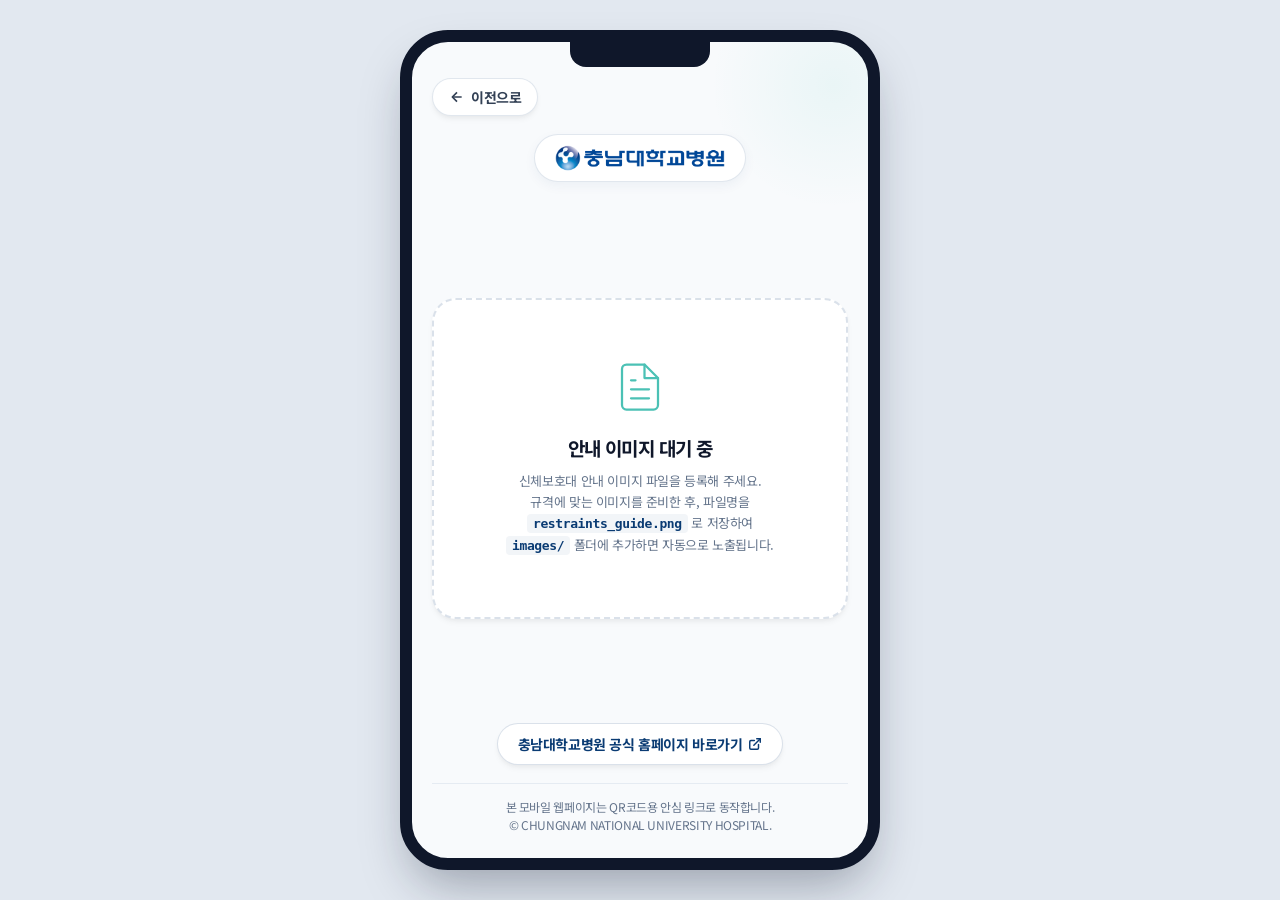
==== restraints_guide.html @ bb1f7e5f "Create: add Fall Prevention guides page and Restraints subpage with custom graphics" ====
<!DOCTYPE html>
<html lang="ko">
<head>
    <meta charset="UTF-8">
    <meta name="viewport" content="width=device-width, initial-scale=1.0, maximum-scale=1.0, user-scalable=no">
    <title>신체보호대 관련 낙상 안내 | 충남대학교병원</title>
    <meta name="description" content="충남대학교병원 신체보호대 사용 시 안전 수칙 및 낙상 예방 가이드 그림 안내 페이지입니다.">
    
    <!-- Google Fonts: Noto Sans KR -->
    <link rel="preconnect" href="https://fonts.googleapis.com">
    <link rel="preconnect" href="https://fonts.gstatic.com" crossorigin>
    <link href="https://fonts.googleapis.com/css2?family=Noto+Sans+KR:wght@400;500;700&display=swap" rel="stylesheet">
    
    <style>
        /* Modern Design System & Variables */
        :root {
            /* CNUH Brand Colors (Navy & Teal) */
            --cnuh-blue: #0A3B73;       /* CNUH Deep Navy */
            --cnuh-teal: #00A896;       /* CNUH Bright Teal Green */
            
            --primary: #0A3B73;
            --primary-light: rgba(10, 59, 115, 0.06);
            --primary-border: rgba(10, 59, 115, 0.12);
            
            --text-main: #0F172A;     /* Slate 900 */
            --text-sub: #334155;      /* Slate 700 */
            --text-mute: #64748B;     /* Slate 500 */
            
            --bg-page: #F8FAFC;       /* Soft clinic white */
            --bg-card: #FFFFFF;
            
            --radius-card: 24px;
            --radius-inner: 16px;
            --radius-pill: 100px;
            
            --transition: all 0.3s cubic-bezier(0.25, 0.8, 0.25, 1);
            
            --shadow-sm: 0 4px 6px -1px rgba(0, 0, 0, 0.05), 0 2px 4px -1px rgba(0, 0, 0, 0.03);
            --shadow-md: 0 10px 15px -3px rgba(74, 144, 226, 0.05), 0 4px 6px -2px rgba(74, 144, 226, 0.03);
        }

        * {
            box-sizing: border-box;
            margin: 0;
            padding: 0;
            -webkit-tap-highlight-color: transparent;
            font-family: 'Noto Sans KR', -apple-system, BlinkMacSystemFont, 'Segoe UI', Roboto, Oxygen, Ubuntu, Cantarell, sans-serif;
            letter-spacing: -0.03em;
        }

        body {
            background-color: #E2E8F0;
            min-height: 100vh;
            display: flex;
            justify-content: center;
            align-items: center;
        }

        /* App Mockup Wrapper */
        .app-container {
            width: 100%;
            max-width: 480px;
            min-height: 100vh;
            background-color: var(--bg-page);
            display: flex;
            flex-direction: column;
            padding: 24px 20px;
            box-shadow: 0 0 50px rgba(15, 23, 42, 0.08);
            position: relative;
            overflow: hidden;
        }

        /* Ambient background glow */
        .app-container::before {
            content: '';
            position: absolute;
            top: -10%;
            right: -20%;
            width: 250px;
            height: 250px;
            background: radial-gradient(circle, rgba(0, 168, 150, 0.06) 0%, rgba(255, 255, 255, 0) 70%);
            z-index: 1;
            pointer-events: none;
        }

        /* Responsive Frame for Desktop/Tablet view */
        @media (min-width: 481px) {
            body {
                padding: 20px;
            }
            .app-container {
                min-height: 840px;
                height: 840px;
                border-radius: 48px;
                border: 12px solid #0F172A;
                box-shadow: 0 25px 50px -12px rgba(15, 23, 42, 0.35);
            }
            
            .app-container-notch {
                position: absolute;
                top: 0;
                left: 50%;
                transform: translateX(-50%);
                width: 140px;
                height: 25px;
                background-color: #0F172A;
                border-bottom-left-radius: 16px;
                border-bottom-right-radius: 16px;
                z-index: 10;
            }
        }

        /* Navigation & Header */
        .header {
            position: relative;
            z-index: 2;
            margin-top: 12px;
            margin-bottom: 24px;
            text-align: center;
            animation: fadeInDown 0.6s cubic-bezier(0.16, 1, 0.3, 1) forwards;
        }

        .header-nav {
            display: flex;
            align-items: center;
            margin-bottom: 18px;
            width: 100%;
        }

        .back-button {
            display: inline-flex;
            align-items: center;
            gap: 6px;
            text-decoration: none;
            background-color: #FFFFFF;
            border: 1px solid rgba(10, 59, 115, 0.12);
            padding: 8px 16px;
            border-radius: var(--radius-pill);
            color: var(--text-sub);
            font-size: 14px;
            font-weight: 700;
            box-shadow: var(--shadow-sm);
            transition: var(--transition);
        }

        .back-button svg {
            width: 16px;
            height: 16px;
            stroke: currentColor;
            stroke-width: 2.5;
            transition: var(--transition);
        }

        .back-button:active {
            transform: scale(0.95);
            background-color: #F8FAFC;
        }

        @media (hover: hover) {
            .back-button:hover {
                background-color: var(--cnuh-blue);
                color: #FFFFFF;
                border-color: var(--cnuh-blue);
            }
            .back-button:hover svg {
                stroke: #FFFFFF;
            }
        }

        .logo-box {
            display: inline-flex;
            align-items: center;
            justify-content: center;
            background: #FFFFFF;
            border: 1px solid rgba(10, 59, 115, 0.12);
            padding: 8px 20px;
            border-radius: var(--radius-pill);
            box-shadow: 0 4px 12px rgba(10, 59, 115, 0.05);
            margin-bottom: 12px;
        }

        .logo-img {
            height: 30px;
            width: auto;
            display: block;
            object-fit: contain;
        }

        /* Image Viewer Area */
        .image-wrapper {
            position: relative;
            z-index: 2;
            width: 100%;
            display: flex;
            justify-content: center;
            align-items: center;
            flex-grow: 1;
            margin-bottom: 24px;
            animation: fadeInUp 0.6s cubic-bezier(0.16, 1, 0.3, 1) forwards;
        }

        .guide-pdf-img {
            width: 100%;
            max-width: 100%;
            height: auto;
            border-radius: var(--radius-inner);
            box-shadow: var(--shadow-md);
            border: 1px solid rgba(10, 59, 115, 0.08);
            display: block;
        }

        /* Custom Placeholder */
        .placeholder-container {
            width: 100%;
            background-color: #FFFFFF;
            border: 2px dashed rgba(10, 59, 115, 0.15);
            border-radius: var(--radius-card);
            padding: 60px 20px;
            display: flex;
            flex-direction: column;
            align-items: center;
            justify-content: center;
            text-align: center;
            box-shadow: var(--shadow-sm);
        }

        .placeholder-icon {
            width: 54px;
            height: 54px;
            stroke: var(--cnuh-teal);
            margin-bottom: 20px;
            opacity: 0.7;
        }

        .placeholder-title {
            font-size: 19px;
            font-weight: 700;
            color: var(--text-main);
            margin-bottom: 10px;
        }

        .placeholder-text {
            font-size: 13px;
            color: var(--text-mute);
            line-height: 1.6;
        }

        .highlight-text {
            color: var(--cnuh-blue);
            font-weight: 700;
            background-color: rgba(10, 59, 115, 0.05);
            padding: 2px 6px;
            border-radius: 4px;
            font-family: monospace;
        }

        /* Footer Section */
        .footer {
            margin-top: auto;
            text-align: center;
            position: relative;
            z-index: 2;
            animation: fadeInUp 0.8s cubic-bezier(0.16, 1, 0.3, 1) forwards;
        }

        .home-link-btn {
            display: inline-flex;
            align-items: center;
            justify-content: center;
            gap: 6px;
            background-color: #FFFFFF;
            border: 1px solid rgba(10, 59, 115, 0.15);
            padding: 10px 20px;
            border-radius: var(--radius-pill);
            text-decoration: none;
            font-size: 14px;
            font-weight: 700;
            color: var(--cnuh-blue);
            box-shadow: var(--shadow-sm);
            margin-bottom: 18px;
            transition: var(--transition);
        }

        .home-link-btn:active {
            transform: scale(0.96);
            background-color: #F8FAFC;
        }

        @media (hover: hover) {
            .home-link-btn:hover {
                background-color: var(--cnuh-blue);
                color: #FFFFFF;
                border-color: var(--cnuh-blue);
                box-shadow: 0 4px 12px rgba(10, 59, 115, 0.15);
            }
            .home-link-btn:hover .external-icon {
                color: #FFFFFF;
            }
        }

        .external-icon {
            width: 14px;
            height: 14px;
            color: var(--cnuh-blue);
            transition: var(--transition);
        }

        .copyright-box {
            border-top: 1px solid rgba(226, 232, 240, 0.8);
            padding-top: 14px;
        }

        .copyright {
            font-size: 12px;
            font-weight: 400;
            color: var(--text-mute);
            line-height: 1.5;
        }

        @keyframes fadeInDown {
            from {
                opacity: 0;
                transform: translateY(-24px);
            }
            to {
                opacity: 1;
                transform: translateY(0);
            }
        }

        @keyframes fadeInUp {
            from {
                opacity: 0;
                transform: translateY(28px);
            }
            to {
                opacity: 1;
                transform: translateY(0);
            }
        }
    </style>
</head>
<body>

    <div class="app-container" id="app-root">
        <div class="app-container-notch"></div>
        
        <!-- Header & Nav Section -->
        <header class="header" id="main-header">
            <div class="header-nav">
                <a href="fall_prevention.html" class="back-button" id="btn-back">
                    <svg viewBox="0 0 24 24" fill="none" stroke-linejoin="round">
                        <line x1="19" y1="12" x2="5" y2="12"></line>
                        <polyline points="12 19 5 12 12 5"></polyline>
                    </svg>
                    <span>이전으로</span>
                </a>
            </div>
            
            <div class="logo-box">
                <img src="images/cnuh_logo.png" alt="충남대학교병원 로고" class="logo-img">
            </div>
        </header>

        <!-- Main Image Viewer -->
        <div class="image-wrapper">
            <!-- Displays image, falls back to placeholder if image fails to load (e.g. before user uploads it) -->
            <img src="images/restraints_guide.png" alt="신체보호대 관련 낙상 안내 가이드" class="guide-pdf-img" onerror="this.style.display='none'; document.getElementById('placeholder-box').style.display='flex';">
            
            <div id="placeholder-box" class="placeholder-container" style="display: none;">
                <svg class="placeholder-icon" viewBox="0 0 24 24" fill="none" stroke-linecap="round" stroke-linejoin="round">
                    <path d="M14 2H6a2 2 0 0 0-2 2v16a2 2 0 0 0 2 2h12a2 2 0 0 0 2-2V8z"/>
                    <polyline points="14 2 14 8 20 8"/>
                    <line x1="16" y1="13" x2="8" y2="13"/>
                    <line x1="16" y1="17" x2="8" y2="17"/>
                    <polyline points="10 9 9 9 8 9"/>
                </svg>
                <h2 class="placeholder-title">안내 이미지 대기 중</h2>
                <p class="placeholder-text">
                    신체보호대 안내 이미지 파일을 등록해 주세요.<br>
                    규격에 맞는 이미지를 준비한 후, 파일명을<br>
                    <span class="highlight-text">restraints_guide.png</span> 로 저장하여<br>
                    <span class="highlight-text">images/</span> 폴더에 추가하면 자동으로 노출됩니다.
                </p>
            </div>
        </div>

        <!-- Footer Section -->
        <footer class="footer" id="main-footer">
            <a href="https://www.cnuh.co.kr/home/index.do" target="_blank" rel="noopener noreferrer" class="home-link-btn" id="btn-cnuh-home">
                <span>충남대학교병원 공식 홈페이지 바로가기</span>
                <svg class="external-icon" viewBox="0 0 24 24" fill="none" stroke="currentColor" stroke-width="2.5" stroke-linecap="round" stroke-linejoin="round">
                    <path d="M18 13v6a2 2 0 0 1-2 2H5a2 2 0 0 1-2-2V8a2 2 0 0 1 2-2h6"/>
                    <polyline points="15 3 21 3 21 9"/>
                    <line x1="10" y1="14" x2="21" y2="3"/>
                </svg>
            </a>
            <div class="copyright-box">
                <p class="copyright">본 모바일 웹페이지는 QR코드용 안심 링크로 동작합니다.<br>© CHUNGNAM NATIONAL UNIVERSITY HOSPITAL.</p>
            </div>
        </footer>

    </div>

</body>
</html>
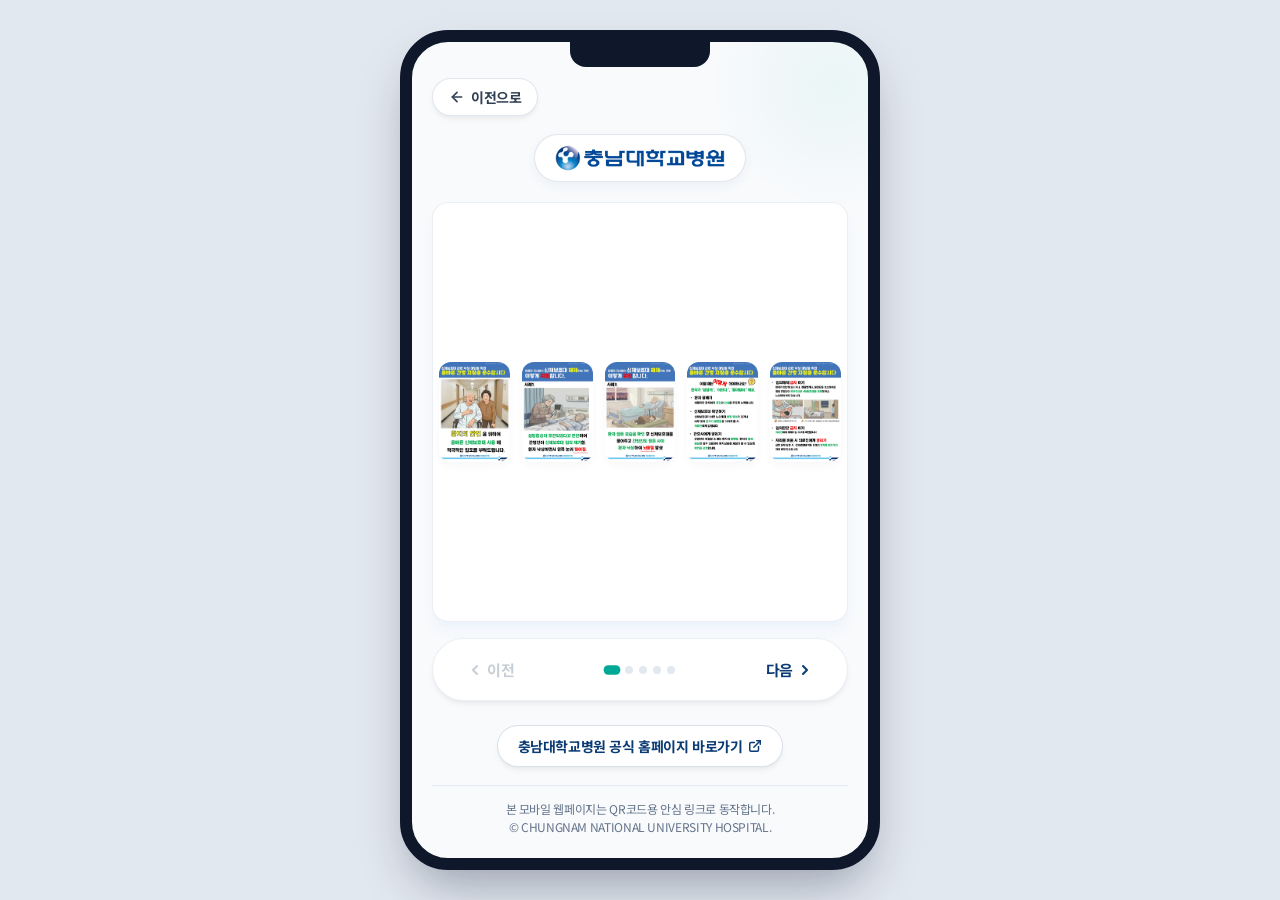
==== commit 67232d73: "Update: Populate restraints guide with 5 slide images and slider functionality" ====
--- a/restraints_guide.html
+++ b/restraints_guide.html
@@ -115,7 +115,7 @@
             position: relative;
             z-index: 2;
             margin-top: 12px;
-            margin-bottom: 24px;
+            margin-bottom: 16px;
             text-align: center;
             animation: fadeInDown 0.6s cubic-bezier(0.16, 1, 0.3, 1) forwards;
         }
@@ -176,7 +176,7 @@
             padding: 8px 20px;
             border-radius: var(--radius-pill);
             box-shadow: 0 4px 12px rgba(10, 59, 115, 0.05);
-            margin-bottom: 12px;
+            margin-bottom: 4px;
         }
 
         .logo-img {
@@ -186,72 +186,123 @@
             object-fit: contain;
         }
 
-        /* Image Viewer Area */
-        .image-wrapper {
+        /* Image Slider Wrapper */
+        .slider-container {
             position: relative;
             z-index: 2;
             width: 100%;
-            display: flex;
-            justify-content: center;
-            align-items: center;
-            flex-grow: 1;
-            margin-bottom: 24px;
-            animation: fadeInUp 0.6s cubic-bezier(0.16, 1, 0.3, 1) forwards;
-        }
-
-        .guide-pdf-img {
-            width: 100%;
-            max-width: 100%;
-            height: auto;
+            overflow: hidden;
             border-radius: var(--radius-inner);
             box-shadow: var(--shadow-md);
             border: 1px solid rgba(10, 59, 115, 0.08);
+            background-color: #FFFFFF;
+            margin-bottom: 16px;
+            flex-grow: 1;
+            display: flex;
+            align-items: center;
+            min-height: 420px;
+            animation: fadeInUp 0.6s cubic-bezier(0.16, 1, 0.3, 1) forwards;
+        }
+
+        .slider-wrapper {
+            display: flex;
+            width: 500%; /* 5 pages */
+            height: 100%;
+            align-items: center;
+            transition: transform 0.4s cubic-bezier(0.16, 1, 0.3, 1);
+        }
+
+        .slide {
+            width: 20%;
+            height: 100%;
+            flex-shrink: 0;
+            display: flex;
+            align-items: center;
+            justify-content: center;
+            padding: 6px;
+            user-select: none;
+        }
+
+        .guide-pdf-img {
+            max-width: 100%;
+            max-height: 100%;
+            width: auto;
+            height: auto;
+            object-fit: contain;
+            border-radius: 12px;
             display: block;
-        }
-
-        /* Custom Placeholder */
-        .placeholder-container {
+            box-shadow: 0 4px 10px rgba(0, 0, 0, 0.03);
+        }
+
+        /* Slider Controls */
+        .slider-controls {
+            position: relative;
+            z-index: 2;
+            display: flex;
+            align-items: center;
+            justify-content: space-between;
             width: 100%;
+            margin-bottom: 24px;
             background-color: #FFFFFF;
-            border: 2px dashed rgba(10, 59, 115, 0.15);
-            border-radius: var(--radius-card);
-            padding: 60px 20px;
-            display: flex;
-            flex-direction: column;
+            padding: 12px 18px;
+            border-radius: 50px;
+            border: 1px solid rgba(10, 59, 115, 0.08);
+            box-shadow: var(--shadow-sm);
+            animation: fadeInUp 0.7s cubic-bezier(0.16, 1, 0.3, 1) forwards;
+        }
+
+        .slider-btn {
+            display: inline-flex;
+            align-items: center;
+            gap: 4px;
+            background: none;
+            border: none;
+            color: var(--cnuh-blue);
+            font-size: 15px;
+            font-weight: 700;
+            cursor: pointer;
+            padding: 8px 16px;
+            border-radius: var(--radius-pill);
+            transition: var(--transition);
+        }
+
+        .slider-btn svg {
+            width: 16px;
+            height: 16px;
+        }
+
+        .slider-btn:active {
+            background-color: rgba(10, 59, 115, 0.06);
+            transform: scale(0.95);
+        }
+
+        .slider-btn:disabled {
+            color: var(--text-mute);
+            opacity: 0.35;
+            cursor: not-allowed;
+            pointer-events: none;
+        }
+
+        .slider-dots {
+            display: flex;
+            gap: 6px;
             align-items: center;
             justify-content: center;
-            text-align: center;
-            box-shadow: var(--shadow-sm);
-        }
-
-        .placeholder-icon {
-            width: 54px;
-            height: 54px;
-            stroke: var(--cnuh-teal);
-            margin-bottom: 20px;
-            opacity: 0.7;
-        }
-
-        .placeholder-title {
-            font-size: 19px;
-            font-weight: 700;
-            color: var(--text-main);
-            margin-bottom: 10px;
-        }
-
-        .placeholder-text {
-            font-size: 13px;
-            color: var(--text-mute);
-            line-height: 1.6;
-        }
-
-        .highlight-text {
-            color: var(--cnuh-blue);
-            font-weight: 700;
-            background-color: rgba(10, 59, 115, 0.05);
-            padding: 2px 6px;
+        }
+
+        .dot {
+            width: 8px;
+            height: 8px;
+            border-radius: 50%;
+            background-color: #E2E8F0;
+            transition: var(--transition);
+        }
+
+        .dot.active {
+            background-color: var(--cnuh-teal);
+            transform: scale(1.2);
+            width: 14px;
             border-radius: 4px;
-            font-family: monospace;
         }
 
         /* Footer Section */
@@ -349,7 +400,7 @@
         <header class="header" id="main-header">
             <div class="header-nav">
                 <a href="fall_prevention.html" class="back-button" id="btn-back">
-                    <svg viewBox="0 0 24 24" fill="none" stroke-linejoin="round">
+                    <svg viewBox="0 0 24 24" fill="none" stroke-linecap="round" stroke-linejoin="round">
                         <line x1="19" y1="12" x2="5" y2="12"></line>
                         <polyline points="12 19 5 12 12 5"></polyline>
                     </svg>
@@ -362,27 +413,40 @@
             </div>
         </header>
 
-        <!-- Main Image Viewer -->
-        <div class="image-wrapper">
-            <!-- Displays image, falls back to placeholder if image fails to load (e.g. before user uploads it) -->
-            <img src="images/restraints_guide.png" alt="신체보호대 관련 낙상 안내 가이드" class="guide-pdf-img" onerror="this.style.display='none'; document.getElementById('placeholder-box').style.display='flex';">
-            
-            <div id="placeholder-box" class="placeholder-container" style="display: none;">
-                <svg class="placeholder-icon" viewBox="0 0 24 24" fill="none" stroke-linecap="round" stroke-linejoin="round">
-                    <path d="M14 2H6a2 2 0 0 0-2 2v16a2 2 0 0 0 2 2h12a2 2 0 0 0 2-2V8z"/>
-                    <polyline points="14 2 14 8 20 8"/>
-                    <line x1="16" y1="13" x2="8" y2="13"/>
-                    <line x1="16" y1="17" x2="8" y2="17"/>
-                    <polyline points="10 9 9 9 8 9"/>
+        <!-- Main Image Slider -->
+        <div class="slider-container">
+            <div class="slider-wrapper" id="slider-wrapper">
+                <div class="slide"><img src="images/restraints_1.jpg" alt="신체보호대 가이드 1" class="guide-pdf-img"></div>
+                <div class="slide"><img src="images/restraints_2.jpg" alt="신체보호대 가이드 2" class="guide-pdf-img"></div>
+                <div class="slide"><img src="images/restraints_3.jpg" alt="신체보호대 가이드 3" class="guide-pdf-img"></div>
+                <div class="slide"><img src="images/restraints_4.jpg" alt="신체보호대 가이드 4" class="guide-pdf-img"></div>
+                <div class="slide"><img src="images/restraints_5.jpg" alt="신체보호대 가이드 5" class="guide-pdf-img"></div>
+            </div>
+        </div>
+
+        <!-- Slider Controls -->
+        <div class="slider-controls">
+            <button class="slider-btn" id="prev-btn" disabled>
+                <svg viewBox="0 0 24 24" fill="none" stroke="currentColor" stroke-width="3" stroke-linecap="round" stroke-linejoin="round">
+                    <polyline points="15 18 9 12 15 6"></polyline>
                 </svg>
-                <h2 class="placeholder-title">안내 이미지 대기 중</h2>
-                <p class="placeholder-text">
-                    신체보호대 안내 이미지 파일을 등록해 주세요.<br>
-                    규격에 맞는 이미지를 준비한 후, 파일명을<br>
-                    <span class="highlight-text">restraints_guide.png</span> 로 저장하여<br>
-                    <span class="highlight-text">images/</span> 폴더에 추가하면 자동으로 노출됩니다.
-                </p>
+                <span>이전</span>
+            </button>
+            
+            <div class="slider-dots" id="slider-dots">
+                <span class="dot active"></span>
+                <span class="dot"></span>
+                <span class="dot"></span>
+                <span class="dot"></span>
+                <span class="dot"></span>
             </div>
+            
+            <button class="slider-btn" id="next-btn">
+                <span>다음</span>
+                <svg viewBox="0 0 24 24" fill="none" stroke="currentColor" stroke-width="3" stroke-linecap="round" stroke-linejoin="round">
+                    <polyline points="9 18 15 12 9 6"></polyline>
+                </svg>
+            </button>
         </div>
 
         <!-- Footer Section -->
@@ -402,5 +466,93 @@
 
     </div>
 
+    <!-- Carousel Controller JavaScript -->
+    <script>
+        document.addEventListener('DOMContentLoaded', () => {
+            const wrapper = document.getElementById('slider-wrapper');
+            const prevBtn = document.getElementById('prev-btn');
+            const nextBtn = document.getElementById('next-btn');
+            const dots = document.querySelectorAll('.dot');
+            let currentSlide = 0;
+            const totalSlides = 5;
+
+            function updateSlider() {
+                // Perform the slide transition (x axis offset by percentage)
+                wrapper.style.transform = `translateX(-${currentSlide * 20}%)`;
+                
+                // Disable previous button on first slide
+                prevBtn.disabled = currentSlide === 0;
+                
+                // Update active indicator dot
+                dots.forEach((dot, index) => {
+                    dot.classList.toggle('active', index === currentSlide);
+                });
+
+                // Change Next text to "완료" (Done) on the last slide
+                if (currentSlide === totalSlides - 1) {
+                    nextBtn.innerHTML = `
+                        <span>완료</span>
+                        <svg viewBox="0 0 24 24" fill="none" stroke="currentColor" stroke-width="3" stroke-linecap="round" stroke-linejoin="round">
+                            <polyline points="20 6 9 17 4 12"></polyline>
+                        </svg>
+                    `;
+                } else {
+                    nextBtn.innerHTML = `
+                        <span>다음</span>
+                        <svg viewBox="0 0 24 24" fill="none" stroke="currentColor" stroke-width="3" stroke-linecap="round" stroke-linejoin="round">
+                            <polyline points="9 18 15 12 9 6"></polyline>
+                        </svg>
+                    `;
+                }
+            }
+
+            prevBtn.addEventListener('click', () => {
+                if (currentSlide > 0) {
+                    currentSlide--;
+                    updateSlider();
+                }
+            });
+
+            nextBtn.addEventListener('click', () => {
+                if (currentSlide < totalSlides - 1) {
+                    currentSlide++;
+                    updateSlider();
+                } else {
+                    // Redirect back to fall prevention index when complete
+                    window.location.href = 'fall_prevention.html';
+                }
+            });
+
+            // Touch event handling for mobile swipe gesture support
+            let startX = 0;
+            let endX = 0;
+            
+            wrapper.addEventListener('touchstart', (e) => {
+                startX = e.touches[0].clientX;
+            }, { passive: true });
+            
+            wrapper.addEventListener('touchend', (e) => {
+                endX = e.changedTouches[0].clientX;
+                handleSwipe();
+            }, { passive: true });
+
+            function handleSwipe() {
+                const threshold = 55; // swipe minimum distance in pixels
+                if (startX - endX > threshold) {
+                    // Swiped left -> Show next slide
+                    if (currentSlide < totalSlides - 1) {
+                        currentSlide++;
+                        updateSlider();
+                    }
+                } else if (endX - startX > threshold) {
+                    // Swiped right -> Show previous slide
+                    if (currentSlide > 0) {
+                        currentSlide--;
+                        updateSlider();
+                    }
+                }
+            }
+        });
+    </script>
 </body>
 </html>
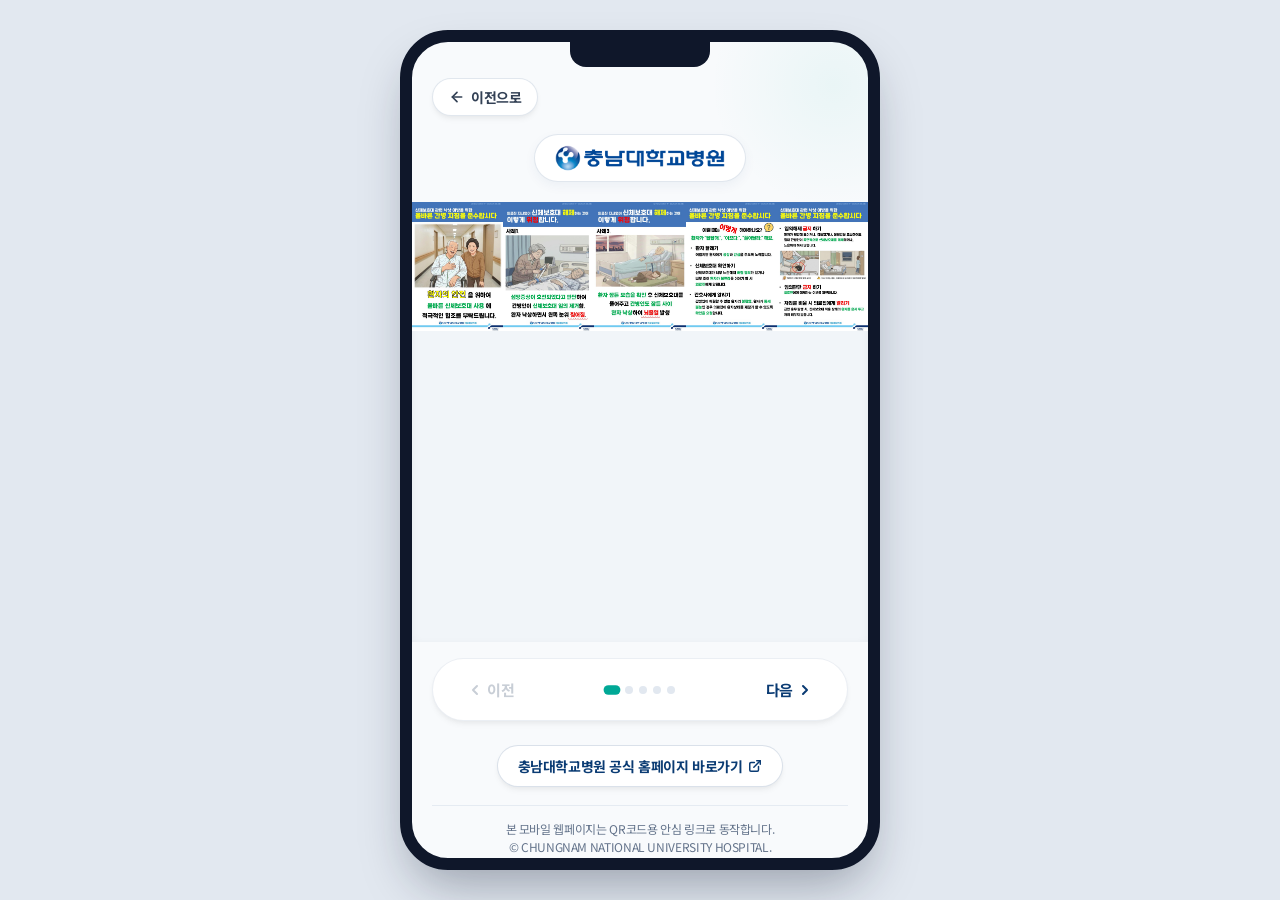
==== commit a2bfc2c3: "Update: Implement edge-to-edge layout, vertical scrolling for portrait slides, and double-tap zoom m" ====
--- a/restraints_guide.html
+++ b/restraints_guide.html
@@ -2,7 +2,7 @@
 <html lang="ko">
 <head>
     <meta charset="UTF-8">
-    <meta name="viewport" content="width=device-width, initial-scale=1.0, maximum-scale=1.0, user-scalable=no">
+    <meta name="viewport" content="width=device-width, initial-scale=1.0, minimum-scale=1.0, maximum-scale=5.0, user-scalable=yes">
     <title>신체보호대 관련 낙상 안내 | 충남대학교병원</title>
     <meta name="description" content="충남대학교병원 신체보호대 사용 시 안전 수칙 및 낙상 예방 가이드 그림 안내 페이지입니다.">
     
@@ -186,21 +186,21 @@
             object-fit: contain;
         }
 
-        /* Image Slider Wrapper */
+        /* Image Slider Wrapper (Streched edge-to-edge) */
         .slider-container {
             position: relative;
             z-index: 2;
-            width: 100%;
+            width: calc(100% + 40px); /* Break out of app-container padding */
+            margin-left: -20px;
+            margin-right: -20px;
             overflow: hidden;
-            border-radius: var(--radius-inner);
-            box-shadow: var(--shadow-md);
-            border: 1px solid rgba(10, 59, 115, 0.08);
-            background-color: #FFFFFF;
+            background-color: #F1F5F9;
             margin-bottom: 16px;
             flex-grow: 1;
             display: flex;
-            align-items: center;
-            min-height: 420px;
+            align-items: stretch;
+            min-height: 440px;
+            box-shadow: inset 0 2px 8px rgba(0, 0, 0, 0.05);
             animation: fadeInUp 0.6s cubic-bezier(0.16, 1, 0.3, 1) forwards;
         }
 
@@ -208,7 +208,6 @@
             display: flex;
             width: 500%; /* 5 pages */
             height: 100%;
-            align-items: center;
             transition: transform 0.4s cubic-bezier(0.16, 1, 0.3, 1);
         }
 
@@ -217,21 +216,20 @@
             height: 100%;
             flex-shrink: 0;
             display: flex;
-            align-items: center;
-            justify-content: center;
-            padding: 6px;
+            flex-direction: column;
+            align-items: center;
+            justify-content: flex-start;
+            overflow-y: auto; /* Allow vertical scrolling inside the slide */
+            padding: 0;
             user-select: none;
+            -webkit-overflow-scrolling: touch; /* Smooth iOS scroll inertia */
+            cursor: zoom-in;
         }
 
         .guide-pdf-img {
-            max-width: 100%;
-            max-height: 100%;
-            width: auto;
+            width: 100%;
             height: auto;
-            object-fit: contain;
-            border-radius: 12px;
             display: block;
-            box-shadow: 0 4px 10px rgba(0, 0, 0, 0.03);
         }
 
         /* Slider Controls */
@@ -303,6 +301,84 @@
             transform: scale(1.2);
             width: 14px;
             border-radius: 4px;
+        }
+
+        /* Fullscreen Zoom Modal Styling */
+        .zoom-modal {
+            display: none;
+            position: fixed;
+            z-index: 1000;
+            left: 0;
+            top: 0;
+            width: 100%;
+            height: 100%;
+            background-color: rgba(0, 0, 0, 0.96);
+            align-items: center;
+            justify-content: center;
+            flex-direction: column;
+            user-select: none;
+        }
+
+        .zoom-close {
+            position: absolute;
+            top: 24px;
+            right: 24px;
+            color: #FFFFFF;
+            font-size: 32px;
+            font-weight: bold;
+            cursor: pointer;
+            z-index: 1001;
+            width: 44px;
+            height: 44px;
+            display: flex;
+            align-items: center;
+            justify-content: center;
+            background-color: rgba(255, 255, 255, 0.15);
+            border-radius: 50%;
+            transition: var(--transition);
+        }
+
+        .zoom-close:active {
+            background-color: rgba(255, 255, 255, 0.3);
+            transform: scale(0.9);
+        }
+
+        .zoom-content-wrapper {
+            width: 100%;
+            height: 100%;
+            display: flex;
+            align-items: center;
+            justify-content: center;
+            overflow: auto;
+            padding: 20px;
+        }
+
+        .zoom-img {
+            max-width: 100%;
+            max-height: 100%;
+            width: auto;
+            height: auto;
+            object-fit: contain;
+            transition: transform 0.25s cubic-bezier(0.25, 1, 0.5, 1);
+            transform-origin: center center;
+            cursor: zoom-out;
+        }
+
+        .zoom-tip {
+            position: absolute;
+            bottom: 24px;
+            left: 50%;
+            transform: translateX(-50%);
+            color: rgba(255, 255, 255, 0.85);
+            font-size: 13px;
+            font-weight: 500;
+            background-color: rgba(0, 0, 0, 0.7);
+            padding: 10px 20px;
+            border-radius: 30px;
+            pointer-events: none;
+            text-align: center;
+            white-space: nowrap;
+            box-shadow: 0 4px 12px rgba(0, 0, 0, 0.2);
         }
 
         /* Footer Section */
@@ -413,7 +489,7 @@
             </div>
         </header>
 
-        <!-- Main Image Slider -->
+        <!-- Main Image Slider (Fully edge-to-edge) -->
         <div class="slider-container">
             <div class="slider-wrapper" id="slider-wrapper">
                 <div class="slide"><img src="images/restraints_1.jpg" alt="신체보호대 가이드 1" class="guide-pdf-img"></div>
@@ -466,29 +542,42 @@
 
     </div>
 
-    <!-- Carousel Controller JavaScript -->
+    <!-- Fullscreen Zoom Modal (Hidden by default) -->
+    <div id="zoom-modal" class="zoom-modal">
+        <span class="zoom-close" id="zoom-close">&times;</span>
+        <div class="zoom-content-wrapper">
+            <img id="zoom-img" src="" alt="확대 이미지" class="zoom-img">
+        </div>
+        <div class="zoom-tip">두 번 탭하여 확대/축소할 수 있습니다</div>
+    </div>
+
+    <!-- Slider & Zoom Modal Script -->
     <script>
         document.addEventListener('DOMContentLoaded', () => {
+            // Slider configurations
             const wrapper = document.getElementById('slider-wrapper');
             const prevBtn = document.getElementById('prev-btn');
             const nextBtn = document.getElementById('next-btn');
             const dots = document.querySelectorAll('.dot');
+            const slides = document.querySelectorAll('.slide');
             let currentSlide = 0;
             const totalSlides = 5;
 
             function updateSlider() {
-                // Perform the slide transition (x axis offset by percentage)
+                // Slide transaction
                 wrapper.style.transform = `translateX(-${currentSlide * 20}%)`;
                 
-                // Disable previous button on first slide
+                // Reset scroll positions of all slides when moving between them
+                slides.forEach(slide => {
+                    slide.scrollTop = 0;
+                });
+
                 prevBtn.disabled = currentSlide === 0;
                 
-                // Update active indicator dot
                 dots.forEach((dot, index) => {
                     dot.classList.toggle('active', index === currentSlide);
                 });
 
-                // Change Next text to "완료" (Done) on the last slide
                 if (currentSlide === totalSlides - 1) {
                     nextBtn.innerHTML = `
                         <span>완료</span>
@@ -518,12 +607,11 @@
                     currentSlide++;
                     updateSlider();
                 } else {
-                    // Redirect back to fall prevention index when complete
                     window.location.href = 'fall_prevention.html';
                 }
             });
 
-            // Touch event handling for mobile swipe gesture support
+            // Touch event handling for slider swiping (ignored if target is zooming/zoomed)
             let startX = 0;
             let endX = 0;
             
@@ -537,21 +625,69 @@
             }, { passive: true });
 
             function handleSwipe() {
-                const threshold = 55; // swipe minimum distance in pixels
+                const threshold = 55;
                 if (startX - endX > threshold) {
-                    // Swiped left -> Show next slide
                     if (currentSlide < totalSlides - 1) {
                         currentSlide++;
                         updateSlider();
                     }
                 } else if (endX - startX > threshold) {
-                    // Swiped right -> Show previous slide
                     if (currentSlide > 0) {
                         currentSlide--;
                         updateSlider();
                     }
                 }
             }
+
+            // --- Fullscreen Zoom Modal Logic ---
+            const modal = document.getElementById('zoom-modal');
+            const zoomImg = document.getElementById('zoom-img');
+            const closeBtn = document.getElementById('zoom-close');
+            const slideImages = document.querySelectorAll('.guide-pdf-img');
+
+            // Open Modal on Image click
+            slideImages.forEach(img => {
+                img.addEventListener('click', () => {
+                    zoomImg.src = img.src;
+                    modal.style.display = 'flex';
+                    zoomScale = 1;
+                    zoomImg.style.transform = `scale(1)`;
+                    zoomImg.style.cursor = 'zoom-in';
+                });
+            });
+
+            // Close Modal
+            closeBtn.addEventListener('click', () => {
+                modal.style.display = 'none';
+            });
+
+            modal.addEventListener('click', (e) => {
+                // Close modal if background clicked
+                if (e.target === modal || e.target === document.querySelector('.zoom-content-wrapper')) {
+                    modal.style.display = 'none';
+                }
+            });
+
+            // Double Tap to Zoom Toggle inside Modal
+            let lastTap = 0;
+            let zoomScale = 1;
+            zoomImg.addEventListener('click', (e) => {
+                const currentTime = new Date().getTime();
+                const tapLength = currentTime - lastTap;
+                if (tapLength < 300 && tapLength > 0) {
+                    if (zoomScale === 1) {
+                        zoomScale = 2.2;
+                        zoomImg.style.transform = `scale(2.2)`;
+                        zoomImg.style.cursor = 'zoom-out';
+                    } else {
+                        zoomScale = 1;
+                        zoomImg.style.transform = `scale(1)`;
+                        zoomImg.style.cursor = 'zoom-in';
+                    }
+                    e.preventDefault();
+                }
+                lastTap = currentTime;
+            });
         });
     </script>
 </body>
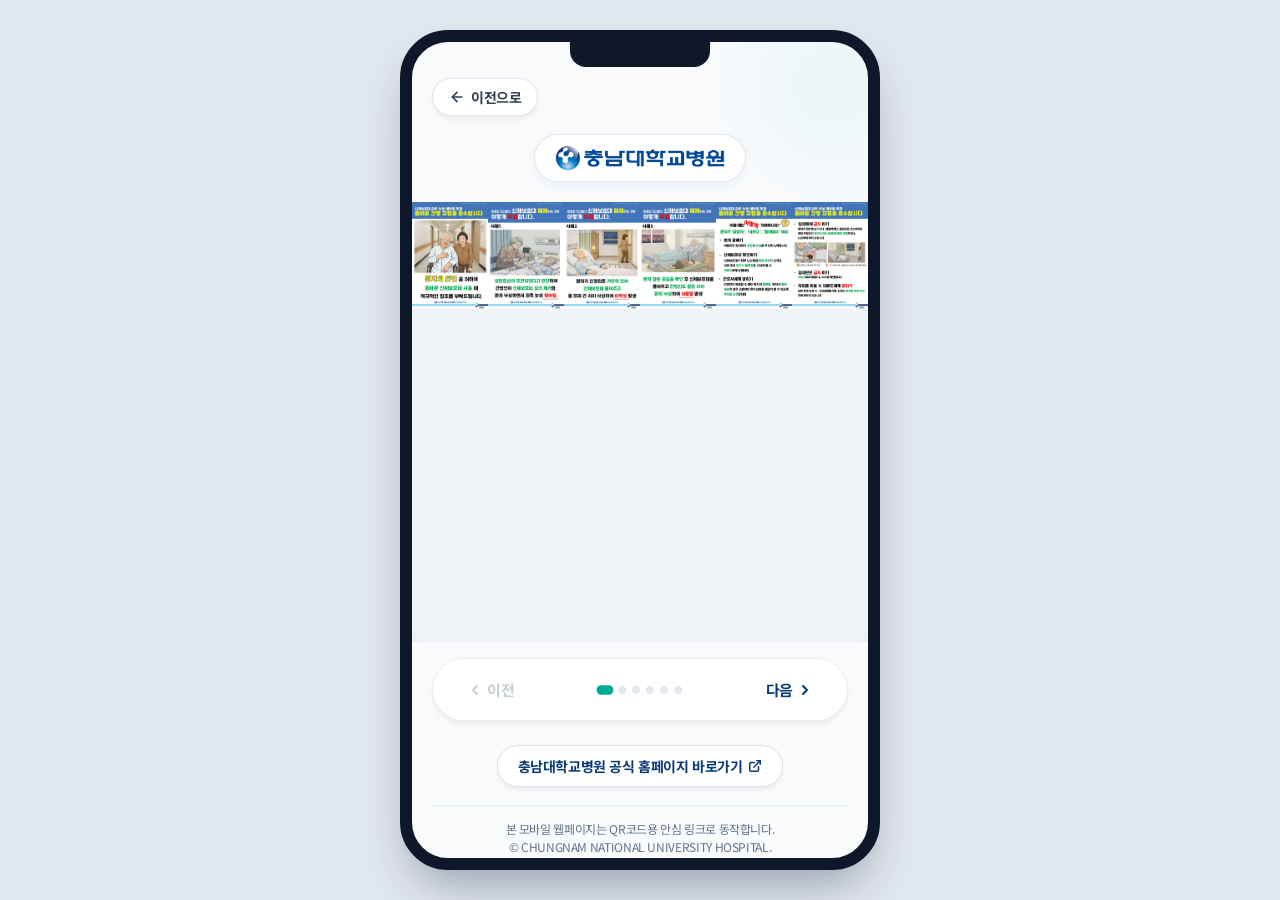
==== commit dabd6c83: "Update: Integrate restraints Case 2, expand slider to 6 pages, remap constraints_0 to constraints_5" ====
--- a/restraints_guide.html
+++ b/restraints_guide.html
@@ -206,13 +206,13 @@
 
         .slider-wrapper {
             display: flex;
-            width: 500%; /* 5 pages */
+            width: 600%; /* 6 pages */
             height: 100%;
             transition: transform 0.4s cubic-bezier(0.16, 1, 0.3, 1);
         }
 
         .slide {
-            width: 20%;
+            width: 16.6666%; /* 1/6 page */
             height: 100%;
             flex-shrink: 0;
             display: flex;
@@ -492,6 +492,7 @@
         <!-- Main Image Slider (Fully edge-to-edge) -->
         <div class="slider-container">
             <div class="slider-wrapper" id="slider-wrapper">
+                <div class="slide"><img src="images/restraints_0.jpg" alt="신체보호대 가이드 0" class="guide-pdf-img"></div>
                 <div class="slide"><img src="images/restraints_1.jpg" alt="신체보호대 가이드 1" class="guide-pdf-img"></div>
                 <div class="slide"><img src="images/restraints_2.jpg" alt="신체보호대 가이드 2" class="guide-pdf-img"></div>
                 <div class="slide"><img src="images/restraints_3.jpg" alt="신체보호대 가이드 3" class="guide-pdf-img"></div>
@@ -511,6 +512,7 @@
             
             <div class="slider-dots" id="slider-dots">
                 <span class="dot active"></span>
+                <span class="dot"></span>
                 <span class="dot"></span>
                 <span class="dot"></span>
                 <span class="dot"></span>
@@ -561,11 +563,11 @@
             const dots = document.querySelectorAll('.dot');
             const slides = document.querySelectorAll('.slide');
             let currentSlide = 0;
-            const totalSlides = 5;
+            const totalSlides = 6;
 
             function updateSlider() {
                 // Slide transaction
-                wrapper.style.transform = `translateX(-${currentSlide * 20}%)`;
+                wrapper.style.transform = `translateX(-${currentSlide * 16.6666}%)`;
                 
                 // Reset scroll positions of all slides when moving between them
                 slides.forEach(slide => {
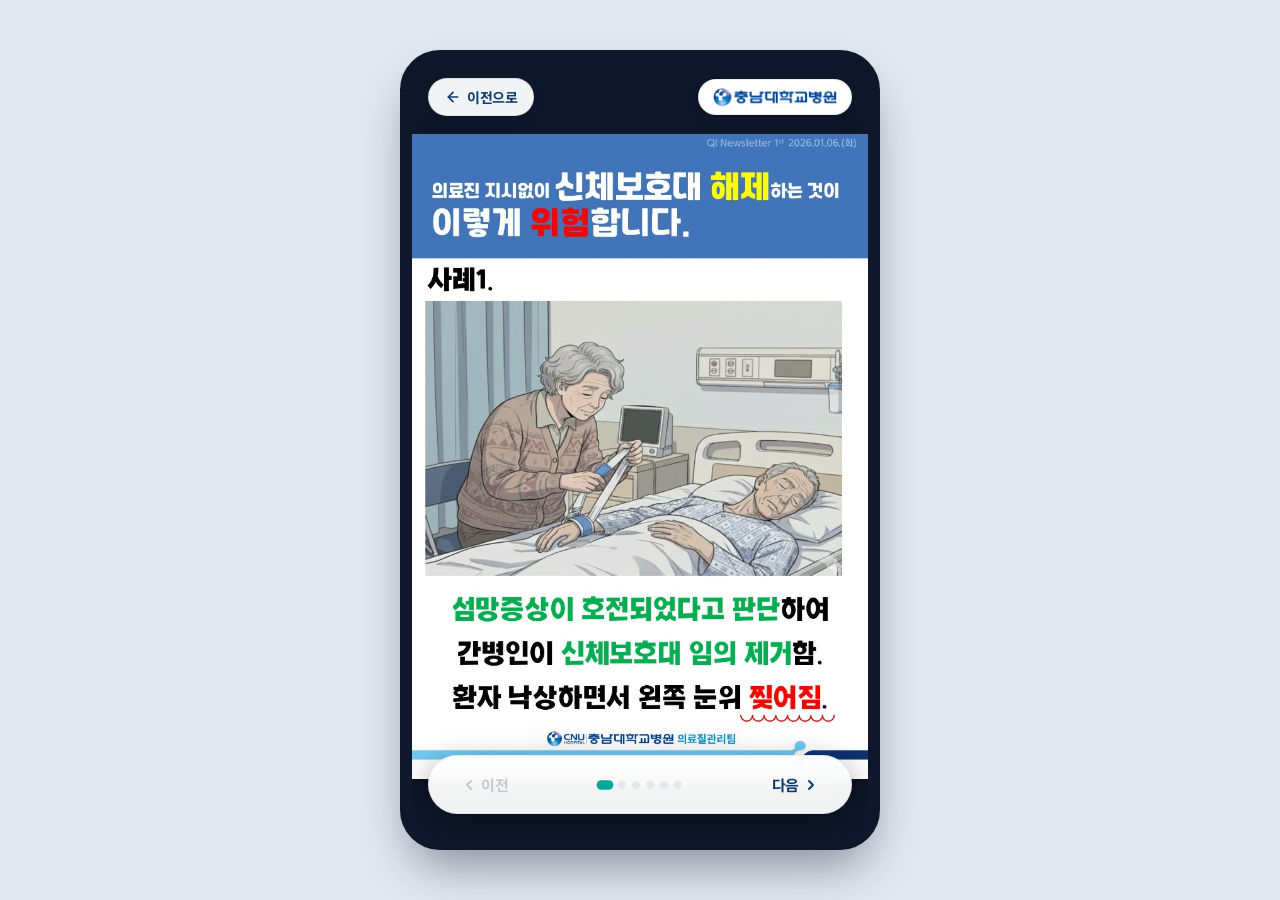
==== commit da611f1a: "Update: Implement correct slide ordering (Case 1 first, Cooperation Cover last) and immersive fullsc" ====
--- a/restraints_guide.html
+++ b/restraints_guide.html
@@ -26,7 +26,7 @@
             --text-sub: #334155;      /* Slate 700 */
             --text-mute: #64748B;     /* Slate 500 */
             
-            --bg-page: #F8FAFC;       /* Soft clinic white */
+            --bg-page: #0F172A;       /* Dark slate background for immersive app view */
             --bg-card: #FFFFFF;
             
             --radius-card: 24px;
@@ -36,7 +36,7 @@
             --transition: all 0.3s cubic-bezier(0.25, 0.8, 0.25, 1);
             
             --shadow-sm: 0 4px 6px -1px rgba(0, 0, 0, 0.05), 0 2px 4px -1px rgba(0, 0, 0, 0.03);
-            --shadow-md: 0 10px 15px -3px rgba(74, 144, 226, 0.05), 0 4px 6px -2px rgba(74, 144, 226, 0.03);
+            --shadow-md: 0 10px 15px -3px rgba(0, 0, 0, 0.2), 0 4px 6px -2px rgba(0, 0, 0, 0.1);
         }
 
         * {
@@ -54,46 +54,35 @@
             display: flex;
             justify-content: center;
             align-items: center;
-        }
-
-        /* App Mockup Wrapper */
+            overflow: hidden; /* Prevent body scroll on desktop mock */
+        }
+
+        /* App View Container (Full Viewport Height) */
         .app-container {
             width: 100%;
             max-width: 480px;
-            min-height: 100vh;
+            height: 100vh;
+            height: 100dvh; /* Dynamic viewport height for mobile browsers */
             background-color: var(--bg-page);
             display: flex;
             flex-direction: column;
-            padding: 24px 20px;
-            box-shadow: 0 0 50px rgba(15, 23, 42, 0.08);
+            padding: 0;
             position: relative;
             overflow: hidden;
-        }
-
-        /* Ambient background glow */
-        .app-container::before {
-            content: '';
-            position: absolute;
-            top: -10%;
-            right: -20%;
-            width: 250px;
-            height: 250px;
-            background: radial-gradient(circle, rgba(0, 168, 150, 0.06) 0%, rgba(255, 255, 255, 0) 70%);
-            z-index: 1;
-            pointer-events: none;
-        }
-
-        /* Responsive Frame for Desktop/Tablet view */
+            box-shadow: 0 0 50px rgba(15, 23, 42, 0.2);
+        }
+
+        /* Responsive Frame Bezel for Desktop/Tablet view */
         @media (min-width: 481px) {
             body {
                 padding: 20px;
             }
             .app-container {
-                min-height: 840px;
-                height: 840px;
-                border-radius: 48px;
+                height: 800px;
+                min-height: 800px;
+                border-radius: 40px;
                 border: 12px solid #0F172A;
-                box-shadow: 0 25px 50px -12px rgba(15, 23, 42, 0.35);
+                box-shadow: 0 25px 50px -12px rgba(15, 23, 42, 0.45);
             }
             
             .app-container-notch {
@@ -102,106 +91,85 @@
                 left: 50%;
                 transform: translateX(-50%);
                 width: 140px;
-                height: 25px;
+                height: 22px;
                 background-color: #0F172A;
-                border-bottom-left-radius: 16px;
-                border-bottom-right-radius: 16px;
-                z-index: 10;
-            }
-        }
-
-        /* Navigation & Header */
-        .header {
-            position: relative;
-            z-index: 2;
-            margin-top: 12px;
-            margin-bottom: 16px;
-            text-align: center;
-            animation: fadeInDown 0.6s cubic-bezier(0.16, 1, 0.3, 1) forwards;
-        }
-
-        .header-nav {
-            display: flex;
-            align-items: center;
-            margin-bottom: 18px;
-            width: 100%;
-        }
-
-        .back-button {
+                border-bottom-left-radius: 14px;
+                border-bottom-right-radius: 14px;
+                z-index: 200;
+            }
+        }
+
+        /* Floating Top Header Bar */
+        .header-floating {
+            position: absolute;
+            top: 16px;
+            left: 16px;
+            right: 16px;
+            z-index: 100;
+            display: flex;
+            justify-content: space-between;
+            align-items: center;
+            pointer-events: none; /* Let clicks pass through */
+        }
+
+        .back-button-float {
+            pointer-events: auto;
             display: inline-flex;
             align-items: center;
             gap: 6px;
             text-decoration: none;
-            background-color: #FFFFFF;
-            border: 1px solid rgba(10, 59, 115, 0.12);
+            background-color: rgba(255, 255, 255, 0.95);
+            backdrop-filter: blur(10px);
+            border: 1px solid rgba(10, 59, 115, 0.1);
             padding: 8px 16px;
             border-radius: var(--radius-pill);
-            color: var(--text-sub);
+            color: var(--cnuh-blue);
             font-size: 14px;
             font-weight: 700;
-            box-shadow: var(--shadow-sm);
+            box-shadow: 0 4px 12px rgba(0, 0, 0, 0.15);
             transition: var(--transition);
         }
 
-        .back-button svg {
+        .back-button-float svg {
             width: 16px;
             height: 16px;
             stroke: currentColor;
             stroke-width: 2.5;
-            transition: var(--transition);
-        }
-
-        .back-button:active {
+        }
+
+        .back-button-float:active {
             transform: scale(0.95);
-            background-color: #F8FAFC;
-        }
-
-        @media (hover: hover) {
-            .back-button:hover {
-                background-color: var(--cnuh-blue);
-                color: #FFFFFF;
-                border-color: var(--cnuh-blue);
-            }
-            .back-button:hover svg {
-                stroke: #FFFFFF;
-            }
-        }
-
-        .logo-box {
+            background-color: #FFFFFF;
+        }
+
+        .logo-box-float {
+            pointer-events: auto;
             display: inline-flex;
             align-items: center;
             justify-content: center;
             background: #FFFFFF;
-            border: 1px solid rgba(10, 59, 115, 0.12);
-            padding: 8px 20px;
+            border: 1px solid rgba(10, 59, 115, 0.1);
+            padding: 6px 14px;
             border-radius: var(--radius-pill);
-            box-shadow: 0 4px 12px rgba(10, 59, 115, 0.05);
-            margin-bottom: 4px;
-        }
-
-        .logo-img {
-            height: 30px;
+            box-shadow: 0 4px 12px rgba(0, 0, 0, 0.15);
+        }
+
+        .logo-img-float {
+            height: 22px;
             width: auto;
             display: block;
             object-fit: contain;
         }
 
-        /* Image Slider Wrapper (Streched edge-to-edge) */
-        .slider-container {
-            position: relative;
-            z-index: 2;
-            width: calc(100% + 40px); /* Break out of app-container padding */
-            margin-left: -20px;
-            margin-right: -20px;
+        /* Full Screen Slider Area */
+        .slider-container-fullscreen {
+            position: absolute;
+            top: 0;
+            left: 0;
+            width: 100%;
+            height: 100%;
             overflow: hidden;
-            background-color: #F1F5F9;
-            margin-bottom: 16px;
-            flex-grow: 1;
-            display: flex;
-            align-items: stretch;
-            min-height: 440px;
-            box-shadow: inset 0 2px 8px rgba(0, 0, 0, 0.05);
-            animation: fadeInUp 0.6s cubic-bezier(0.16, 1, 0.3, 1) forwards;
+            z-index: 10;
         }
 
         .slider-wrapper {
@@ -220,32 +188,80 @@
             align-items: center;
             justify-content: flex-start;
             overflow-y: auto; /* Allow vertical scrolling inside the slide */
-            padding: 0;
+            padding: 72px 0 100px 0; /* Space for floating top header and bottom controls */
+            background-color: #0F172A;
             user-select: none;
-            -webkit-overflow-scrolling: touch; /* Smooth iOS scroll inertia */
+            -webkit-overflow-scrolling: touch; /* Smooth iOS momentum scrolling */
             cursor: zoom-in;
         }
 
+        /* Slide Image Layout (Fully filled 100% width) */
         .guide-pdf-img {
             width: 100%;
             height: auto;
             display: block;
-        }
-
-        /* Slider Controls */
-        .slider-controls {
-            position: relative;
-            z-index: 2;
+            box-shadow: 0 4px 20px rgba(0, 0, 0, 0.3);
+        }
+
+        /* Slide Home Link Button inside the last slide */
+        .slide-home-link-btn {
+            display: inline-flex;
+            align-items: center;
+            justify-content: center;
+            gap: 6px;
+            background-color: #FFFFFF;
+            border: 1px solid rgba(10, 59, 115, 0.15);
+            padding: 12px 24px;
+            border-radius: var(--radius-pill);
+            text-decoration: none;
+            font-size: 14px;
+            font-weight: 700;
+            color: var(--cnuh-blue);
+            box-shadow: 0 4px 15px rgba(0, 0, 0, 0.2);
+            margin-top: 20px;
+            margin-bottom: 30px;
+            transition: var(--transition);
+        }
+
+        .slide-home-link-btn:active {
+            transform: scale(0.96);
+            background-color: #F8FAFC;
+        }
+
+        @media (hover: hover) {
+            .slide-home-link-btn:hover {
+                background-color: var(--cnuh-blue);
+                color: #FFFFFF;
+                border-color: var(--cnuh-blue);
+            }
+            .slide-home-link-btn:hover .external-icon {
+                color: #FFFFFF;
+            }
+        }
+
+        .external-icon {
+            width: 14px;
+            height: 14px;
+            color: var(--cnuh-blue);
+            transition: var(--transition);
+        }
+
+        /* Floating Controls at Bottom */
+        .slider-controls-float {
+            position: absolute;
+            bottom: 24px;
+            left: 16px;
+            right: 16px;
+            z-index: 100;
             display: flex;
             align-items: center;
             justify-content: space-between;
-            width: 100%;
-            margin-bottom: 24px;
-            background-color: #FFFFFF;
-            padding: 12px 18px;
+            background-color: rgba(255, 255, 255, 0.95);
+            backdrop-filter: blur(10px);
+            padding: 10px 16px;
             border-radius: 50px;
             border: 1px solid rgba(10, 59, 115, 0.08);
-            box-shadow: var(--shadow-sm);
+            box-shadow: 0 8px 32px rgba(0, 0, 0, 0.35);
             animation: fadeInUp 0.7s cubic-bezier(0.16, 1, 0.3, 1) forwards;
         }
 
@@ -270,7 +286,7 @@
         }
 
         .slider-btn:active {
-            background-color: rgba(10, 59, 115, 0.06);
+            background-color: rgba(10, 59, 115, 0.08);
             transform: scale(0.95);
         }
 
@@ -312,7 +328,7 @@
             top: 0;
             width: 100%;
             height: 100%;
-            background-color: rgba(0, 0, 0, 0.96);
+            background-color: rgba(0, 0, 0, 0.98);
             align-items: center;
             justify-content: center;
             flex-direction: column;
@@ -381,69 +397,6 @@
             box-shadow: 0 4px 12px rgba(0, 0, 0, 0.2);
         }
 
-        /* Footer Section */
-        .footer {
-            margin-top: auto;
-            text-align: center;
-            position: relative;
-            z-index: 2;
-            animation: fadeInUp 0.8s cubic-bezier(0.16, 1, 0.3, 1) forwards;
-        }
-
-        .home-link-btn {
-            display: inline-flex;
-            align-items: center;
-            justify-content: center;
-            gap: 6px;
-            background-color: #FFFFFF;
-            border: 1px solid rgba(10, 59, 115, 0.15);
-            padding: 10px 20px;
-            border-radius: var(--radius-pill);
-            text-decoration: none;
-            font-size: 14px;
-            font-weight: 700;
-            color: var(--cnuh-blue);
-            box-shadow: var(--shadow-sm);
-            margin-bottom: 18px;
-            transition: var(--transition);
-        }
-
-        .home-link-btn:active {
-            transform: scale(0.96);
-            background-color: #F8FAFC;
-        }
-
-        @media (hover: hover) {
-            .home-link-btn:hover {
-                background-color: var(--cnuh-blue);
-                color: #FFFFFF;
-                border-color: var(--cnuh-blue);
-                box-shadow: 0 4px 12px rgba(10, 59, 115, 0.15);
-            }
-            .home-link-btn:hover .external-icon {
-                color: #FFFFFF;
-            }
-        }
-
-        .external-icon {
-            width: 14px;
-            height: 14px;
-            color: var(--cnuh-blue);
-            transition: var(--transition);
-        }
-
-        .copyright-box {
-            border-top: 1px solid rgba(226, 232, 240, 0.8);
-            padding-top: 14px;
-        }
-
-        .copyright {
-            font-size: 12px;
-            font-weight: 400;
-            color: var(--text-mute);
-            line-height: 1.5;
-        }
-
         @keyframes fadeInDown {
             from {
                 opacity: 0;
@@ -472,37 +425,46 @@
     <div class="app-container" id="app-root">
         <div class="app-container-notch"></div>
         
-        <!-- Header & Nav Section -->
-        <header class="header" id="main-header">
-            <div class="header-nav">
-                <a href="fall_prevention.html" class="back-button" id="btn-back">
-                    <svg viewBox="0 0 24 24" fill="none" stroke-linecap="round" stroke-linejoin="round">
-                        <line x1="19" y1="12" x2="5" y2="12"></line>
-                        <polyline points="12 19 5 12 12 5"></polyline>
-                    </svg>
-                    <span>이전으로</span>
-                </a>
+        <!-- Floating Top Header Bar -->
+        <div class="header-floating">
+            <a href="fall_prevention.html" class="back-button-float" id="btn-back">
+                <svg viewBox="0 0 24 24" fill="none" stroke-linecap="round" stroke-linejoin="round">
+                    <line x1="19" y1="12" x2="5" y2="12"></line>
+                    <polyline points="12 19 5 12 12 5"></polyline>
+                </svg>
+                <span>이전으로</span>
+            </a>
+            
+            <div class="logo-box-float">
+                <img src="images/cnuh_logo.png" alt="충남대학교병원 로고" class="logo-img-float">
             </div>
-            
-            <div class="logo-box">
-                <img src="images/cnuh_logo.png" alt="충남대학교병원 로고" class="logo-img">
-            </div>
-        </header>
-
-        <!-- Main Image Slider (Fully edge-to-edge) -->
-        <div class="slider-container">
+        </div>
+
+        <!-- Main Fullscreen Image Slider -->
+        <div class="slider-container-fullscreen">
             <div class="slider-wrapper" id="slider-wrapper">
                 <div class="slide"><img src="images/restraints_0.jpg" alt="신체보호대 가이드 0" class="guide-pdf-img"></div>
                 <div class="slide"><img src="images/restraints_1.jpg" alt="신체보호대 가이드 1" class="guide-pdf-img"></div>
                 <div class="slide"><img src="images/restraints_2.jpg" alt="신체보호대 가이드 2" class="guide-pdf-img"></div>
                 <div class="slide"><img src="images/restraints_3.jpg" alt="신체보호대 가이드 3" class="guide-pdf-img"></div>
                 <div class="slide"><img src="images/restraints_4.jpg" alt="신체보호대 가이드 4" class="guide-pdf-img"></div>
-                <div class="slide"><img src="images/restraints_5.jpg" alt="신체보호대 가이드 5" class="guide-pdf-img"></div>
+                <!-- Slide 5 (Last slide): Cooperation closing guide + Homepage link button underneath -->
+                <div class="slide">
+                    <img src="images/restraints_5.jpg" alt="신체보호대 가이드 5" class="guide-pdf-img">
+                    <a href="https://www.cnuh.co.kr/home/index.do" target="_blank" rel="noopener noreferrer" class="slide-home-link-btn" id="btn-cnuh-home">
+                        <span>충남대학교병원 공식 홈페이지 바로가기</span>
+                        <svg class="external-icon" viewBox="0 0 24 24" fill="none" stroke="currentColor" stroke-width="2.5" stroke-linecap="round" stroke-linejoin="round">
+                            <path d="M18 13v6a2 2 0 0 1-2 2H5a2 2 0 0 1-2-2V8a2 2 0 0 1 2-2h6"/>
+                            <polyline points="15 3 21 3 21 9"/>
+                            <line x1="10" y1="14" x2="21" y2="3"/>
+                        </svg>
+                    </a>
+                </div>
             </div>
         </div>
 
-        <!-- Slider Controls -->
-        <div class="slider-controls">
+        <!-- Floating Slider Controls at Bottom -->
+        <div class="slider-controls-float">
             <button class="slider-btn" id="prev-btn" disabled>
                 <svg viewBox="0 0 24 24" fill="none" stroke="currentColor" stroke-width="3" stroke-linecap="round" stroke-linejoin="round">
                     <polyline points="15 18 9 12 15 6"></polyline>
@@ -527,21 +489,6 @@
             </button>
         </div>
 
-        <!-- Footer Section -->
-        <footer class="footer" id="main-footer">
-            <a href="https://www.cnuh.co.kr/home/index.do" target="_blank" rel="noopener noreferrer" class="home-link-btn" id="btn-cnuh-home">
-                <span>충남대학교병원 공식 홈페이지 바로가기</span>
-                <svg class="external-icon" viewBox="0 0 24 24" fill="none" stroke="currentColor" stroke-width="2.5" stroke-linecap="round" stroke-linejoin="round">
-                    <path d="M18 13v6a2 2 0 0 1-2 2H5a2 2 0 0 1-2-2V8a2 2 0 0 1 2-2h6"/>
-                    <polyline points="15 3 21 3 21 9"/>
-                    <line x1="10" y1="14" x2="21" y2="3"/>
-                </svg>
-            </a>
-            <div class="copyright-box">
-                <p class="copyright">본 모바일 웹페이지는 QR코드용 안심 링크로 동작합니다.<br>© CHUNGNAM NATIONAL UNIVERSITY HOSPITAL.</p>
-            </div>
-        </footer>
-
     </div>
 
     <!-- Fullscreen Zoom Modal (Hidden by default) -->
@@ -556,7 +503,7 @@
     <!-- Slider & Zoom Modal Script -->
     <script>
         document.addEventListener('DOMContentLoaded', () => {
-            // Slider configurations
+            // Slider elements references
             const wrapper = document.getElementById('slider-wrapper');
             const prevBtn = document.getElementById('prev-btn');
             const nextBtn = document.getElementById('next-btn');
@@ -566,10 +513,10 @@
             const totalSlides = 6;
 
             function updateSlider() {
-                // Slide transaction
+                // Offset translate X based on 6 slides math
                 wrapper.style.transform = `translateX(-${currentSlide * 16.6666}%)`;
                 
-                // Reset scroll positions of all slides when moving between them
+                // Reset scroll positions of all slides when moving between slides
                 slides.forEach(slide => {
                     slide.scrollTop = 0;
                 });
@@ -613,7 +560,7 @@
                 }
             });
 
-            // Touch event handling for slider swiping (ignored if target is zooming/zoomed)
+            // Touch swipe gesture event handlers for the slider
             let startX = 0;
             let endX = 0;
             
@@ -647,7 +594,7 @@
             const closeBtn = document.getElementById('zoom-close');
             const slideImages = document.querySelectorAll('.guide-pdf-img');
 
-            // Open Modal on Image click
+            // Open zoom modal on slide image click
             slideImages.forEach(img => {
                 img.addEventListener('click', () => {
                     zoomImg.src = img.src;
@@ -664,13 +611,12 @@
             });
 
             modal.addEventListener('click', (e) => {
-                // Close modal if background clicked
                 if (e.target === modal || e.target === document.querySelector('.zoom-content-wrapper')) {
                     modal.style.display = 'none';
                 }
             });
 
-            // Double Tap to Zoom Toggle inside Modal
+            // Double Tap to Toggle Zoom inside modal
             let lastTap = 0;
             let zoomScale = 1;
             zoomImg.addEventListener('click', (e) => {
